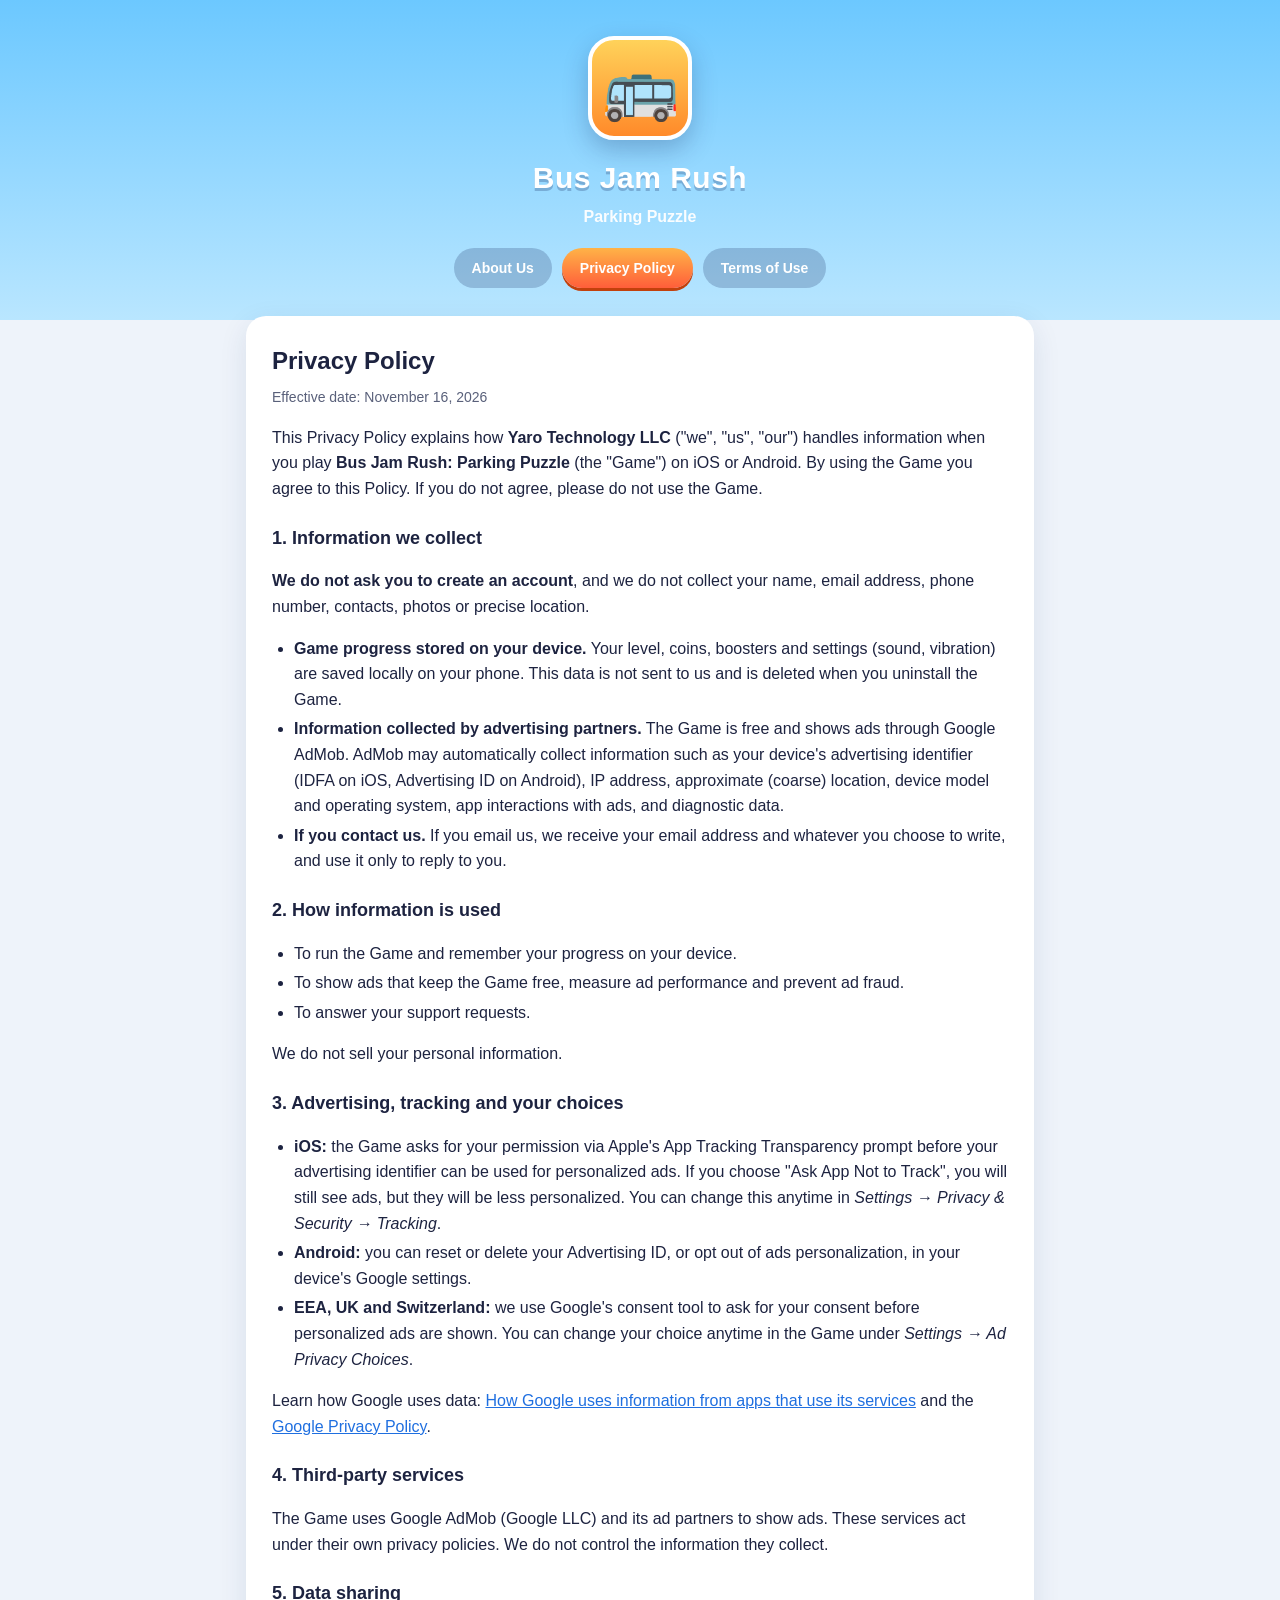
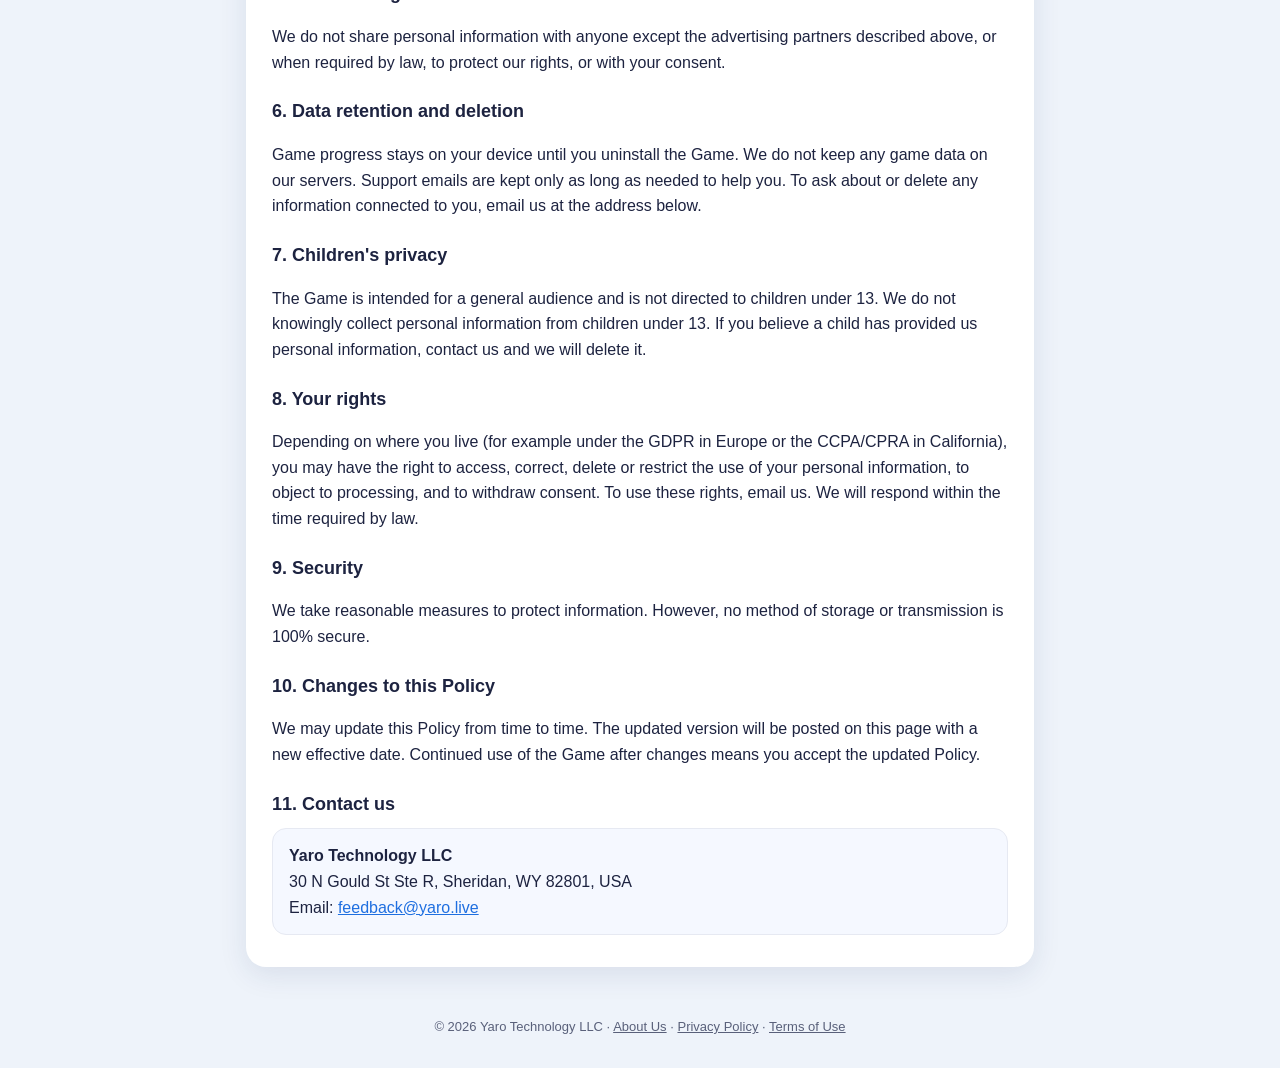
==== privacy.html @ 266e1815 "Create privacy.html" ====
<!DOCTYPE html>
<html lang="en">
<head>
<meta charset="utf-8">
<meta name="viewport" content="width=device-width, initial-scale=1">
<title>Privacy Policy – Bus Jam Rush: Parking Puzzle</title>
<meta name="description" content="Privacy Policy for Bus Jam Rush: Parking Puzzle by Yaro Technology LLC.">
<link rel="icon" href="data:image/svg+xml,%3Csvg xmlns=%27http://www.w3.org/2000/svg%27 viewBox=%270 0 100 100%27%3E%3Ctext y=%27.9em%27 font-size=%2790%27%3E%F0%9F%9A%8C%3C/text%3E%3C/svg%3E">
<link rel="stylesheet" href="style.css">
</head>
<body>
<header class="hero">
  <div class="logo">🚌</div>
  <h1>Bus Jam Rush</h1>
  <p>Parking Puzzle</p>
  <nav class="tabs">
    <a href="about.html">About Us</a>
    <a href="privacy.html" class="on">Privacy Policy</a>
    <a href="terms.html">Terms of Use</a>
  </nav>
</header>
<main>
<section class="card">
  <h2>Privacy Policy</h2>
  <p class="meta">Effective date: November 16, 2026</p>

  <p>This Privacy Policy explains how <b>Yaro Technology LLC</b> ("we", "us", "our") handles information
  when you play <b>Bus Jam Rush: Parking Puzzle</b> (the "Game") on iOS or Android. By using the Game you
  agree to this Policy. If you do not agree, please do not use the Game.</p>

  <h3>1. Information we collect</h3>
  <p><b>We do not ask you to create an account</b>, and we do not collect your name, email address,
  phone number, contacts, photos or precise location.</p>
  <ul>
    <li><b>Game progress stored on your device.</b> Your level, coins, boosters and settings (sound,
    vibration) are saved locally on your phone. This data is not sent to us and is deleted when you
    uninstall the Game.</li>
    <li><b>Information collected by advertising partners.</b> The Game is free and shows ads through
    Google AdMob. AdMob may automatically collect information such as your device's advertising
    identifier (IDFA on iOS, Advertising ID on Android), IP address, approximate (coarse) location,
    device model and operating system, app interactions with ads, and diagnostic data.</li>
    <li><b>If you contact us.</b> If you email us, we receive your email address and whatever you
    choose to write, and use it only to reply to you.</li>
  </ul>

  <h3>2. How information is used</h3>
  <ul>
    <li>To run the Game and remember your progress on your device.</li>
    <li>To show ads that keep the Game free, measure ad performance and prevent ad fraud.</li>
    <li>To answer your support requests.</li>
  </ul>
  <p>We do not sell your personal information.</p>

  <h3>3. Advertising, tracking and your choices</h3>
  <ul>
    <li><b>iOS:</b> the Game asks for your permission via Apple's App Tracking Transparency prompt before
    your advertising identifier can be used for personalized ads. If you choose "Ask App Not to Track",
    you will still see ads, but they will be less personalized. You can change this anytime in
    <i>Settings → Privacy &amp; Security → Tracking</i>.</li>
    <li><b>Android:</b> you can reset or delete your Advertising ID, or opt out of ads personalization,
    in your device's Google settings.</li>
    <li><b>EEA, UK and Switzerland:</b> we use Google's consent tool to ask for your consent before
    personalized ads are shown. You can change your choice anytime in the Game under
    <i>Settings → Ad Privacy Choices</i>.</li>
  </ul>
  <p>Learn how Google uses data:
  <a href="https://policies.google.com/technologies/partner-sites" target="_blank" rel="noopener">How Google uses information from apps that use its services</a>
  and the <a href="https://policies.google.com/privacy" target="_blank" rel="noopener">Google Privacy Policy</a>.</p>

  <h3>4. Third-party services</h3>
  <p>The Game uses Google AdMob (Google LLC) and its ad partners to show ads. These services act under
  their own privacy policies. We do not control the information they collect.</p>

  <h3>5. Data sharing</h3>
  <p>We do not share personal information with anyone except the advertising partners described above,
  or when required by law, to protect our rights, or with your consent.</p>

  <h3>6. Data retention and deletion</h3>
  <p>Game progress stays on your device until you uninstall the Game. We do not keep any game data on
  our servers. Support emails are kept only as long as needed to help you. To ask about or delete any
  information connected to you, email us at the address below.</p>

  <h3>7. Children's privacy</h3>
  <p>The Game is intended for a general audience and is not directed to children under 13. We do not
  knowingly collect personal information from children under 13. If you believe a child has provided
  us personal information, contact us and we will delete it.</p>

  <h3>8. Your rights</h3>
  <p>Depending on where you live (for example under the GDPR in Europe or the CCPA/CPRA in California),
  you may have the right to access, correct, delete or restrict the use of your personal information,
  to object to processing, and to withdraw consent. To use these rights, email us. We will respond
  within the time required by law.</p>

  <h3>9. Security</h3>
  <p>We take reasonable measures to protect information. However, no method of storage or transmission
  is 100% secure.</p>

  <h3>10. Changes to this Policy</h3>
  <p>We may update this Policy from time to time. The updated version will be posted on this page with
  a new effective date. Continued use of the Game after changes means you accept the updated Policy.</p>

  <h3>11. Contact us</h3>
  <div class="contact">
    <b>Yaro Technology LLC</b>
    30 N Gould St Ste R, Sheridan, WY 82801, USA<br>
    Email: <a href="mailto:feedback@yaro.live">feedback@yaro.live</a>
  </div>
</section>
</main>
<footer>© 2026 Yaro Technology LLC · <a href="about.html">About Us</a> · <a href="privacy.html">Privacy Policy</a> · <a href="terms.html">Terms of Use</a></footer>
</body>
</html>
---- style.css ----
:root {
  --sky: #6cc8ff;
  --sky2: #b9e6ff;
  --ink: #1d2340;
  --muted: #59607a;
  --card: #ffffff;
  --accent: #ff8a2a;
  --accent2: #ff5e3a;
  --line: #e6e9f2;
}
* { box-sizing: border-box; }
html, body { margin: 0; }
body {
  font-family: -apple-system, BlinkMacSystemFont, "Segoe UI", Roboto, Helvetica, Arial, sans-serif;
  color: var(--ink);
  background: linear-gradient(180deg, var(--sky) 0, var(--sky2) 320px, #eef3fa 320px);
  line-height: 1.6;
  -webkit-font-smoothing: antialiased;
}
a { color: #1f6fe0; }
header.hero {
  text-align: center;
  padding: 36px 20px 28px;
  color: #fff;
}
header.hero .logo {
  width: 104px; height: 104px; border-radius: 26px; margin: 0 auto;
  display: flex; align-items: center; justify-content: center; font-size: 62px;
  background: linear-gradient(180deg, #ffd25a, #ff8a2a);
  box-shadow: 0 10px 24px rgba(20, 40, 90, .25);
  border: 4px solid #fff;
}
header.hero h1 {
  margin: 14px 0 2px;
  font-size: 30px; font-weight: 900; letter-spacing: .5px;
  text-shadow: 0 3px 0 rgba(20, 40, 90, .25);
}
header.hero p { margin: 0; font-weight: 600; opacity: .95; }
nav.tabs {
  display: flex; justify-content: center; gap: 10px; flex-wrap: wrap;
  margin-top: 18px;
}
nav.tabs a {
  text-decoration: none; color: #fff; font-weight: 800; font-size: 14px;
  padding: 9px 18px; border-radius: 999px;
  background: rgba(20, 40, 90, .22);
}
nav.tabs a.on {
  background: linear-gradient(180deg, #ffb347, var(--accent2));
  box-shadow: 0 3px 0 #c2410c;
}
main {
  max-width: 820px; margin: 0 auto 40px; padding: 0 16px;
}
.card {
  background: var(--card);
  border-radius: 20px;
  padding: 26px 26px 18px;
  box-shadow: 0 8px 28px rgba(30, 50, 100, .10);
  margin-bottom: 18px;
}
.card h2 { margin: 0 0 6px; font-size: 24px; }
.card h3 { margin: 22px 0 6px; font-size: 18px; }
.meta { color: var(--muted); font-size: 14px; margin: 0 0 14px; }
ul { padding-left: 22px; }
li { margin: 4px 0; }
.contact {
  background: #f5f8ff; border: 1px solid var(--line); border-radius: 14px;
  padding: 14px 16px; margin: 10px 0 14px;
}
.contact b { display: block; }
.grid { display: grid; grid-template-columns: repeat(auto-fit, minmax(220px, 1fr)); gap: 12px; margin: 12px 0; }
.tile {
  border-radius: 16px; padding: 16px; background: #f5f8ff; border: 1px solid var(--line);
}
.tile .emoji { font-size: 26px; }
.tile b { display: block; margin-top: 4px; }
footer {
  text-align: center; color: var(--muted); font-size: 13px; padding: 10px 16px 30px;
}
footer a { color: var(--muted); }
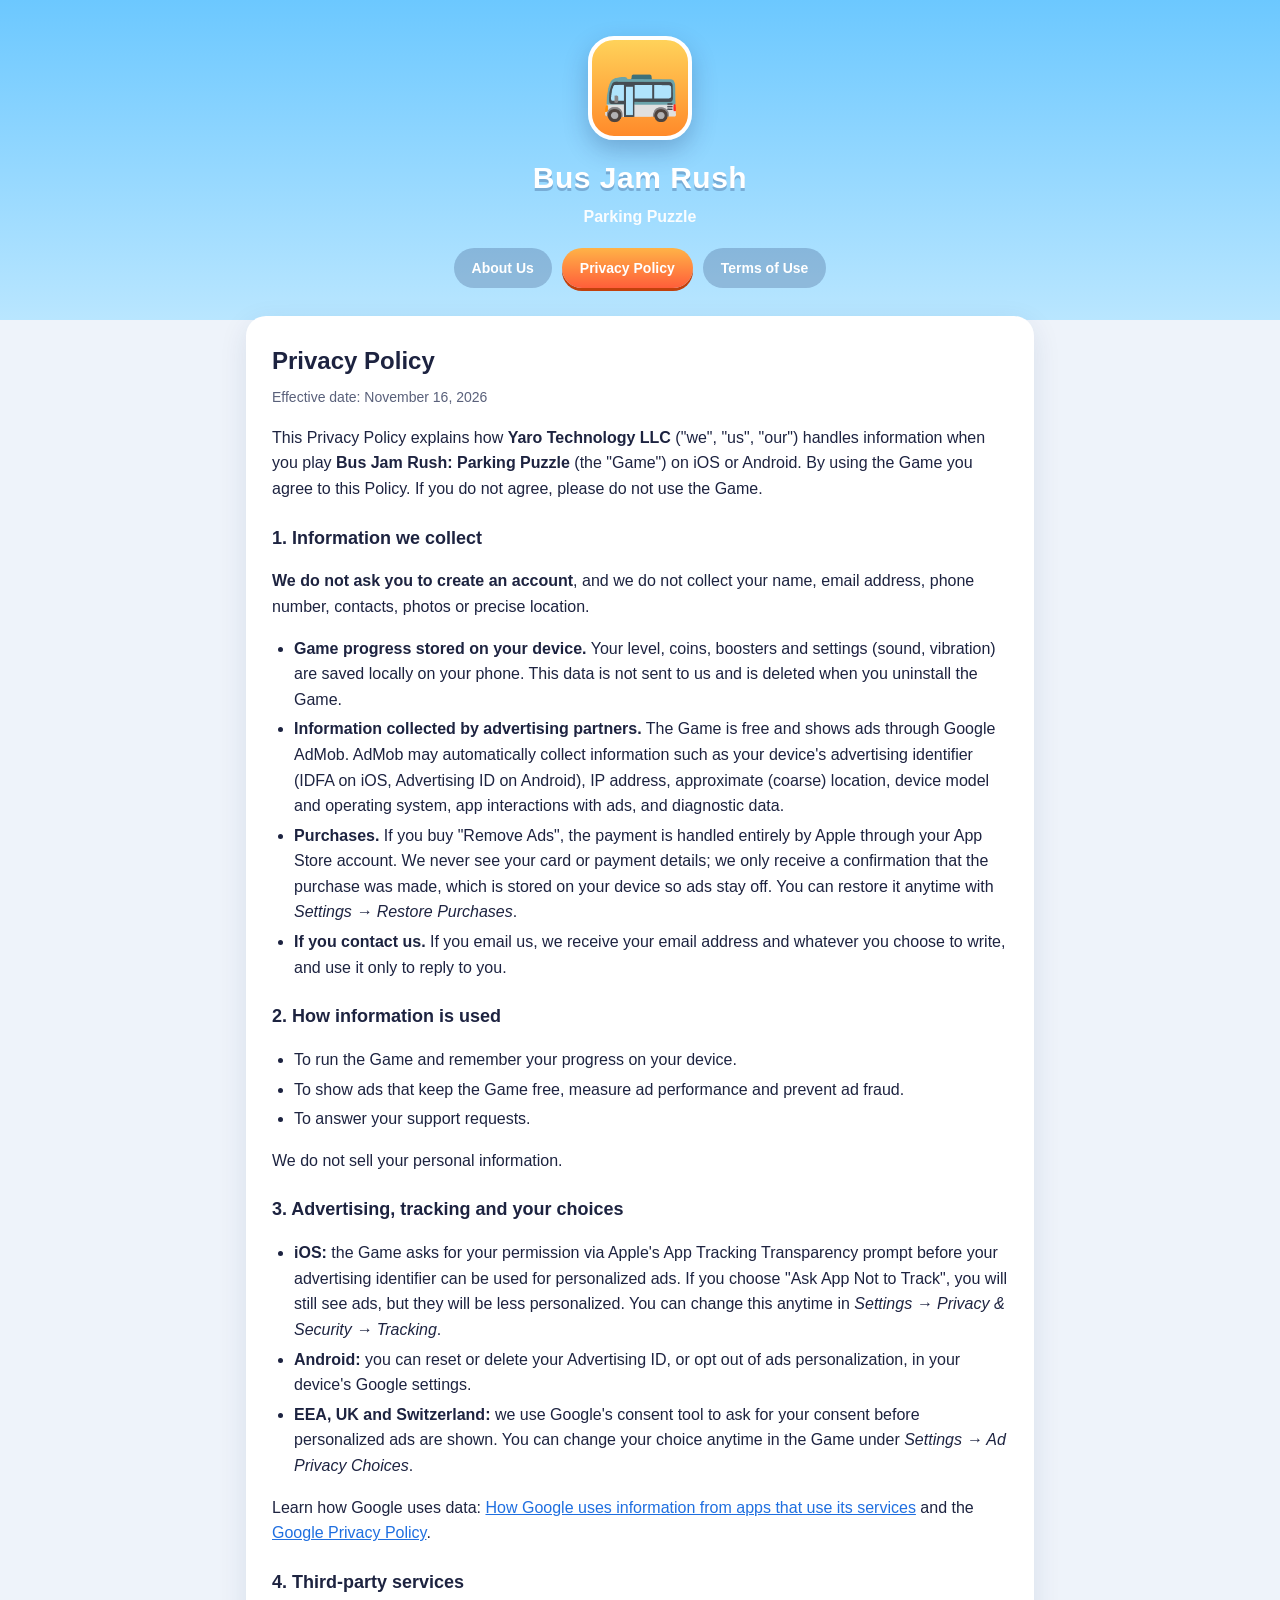
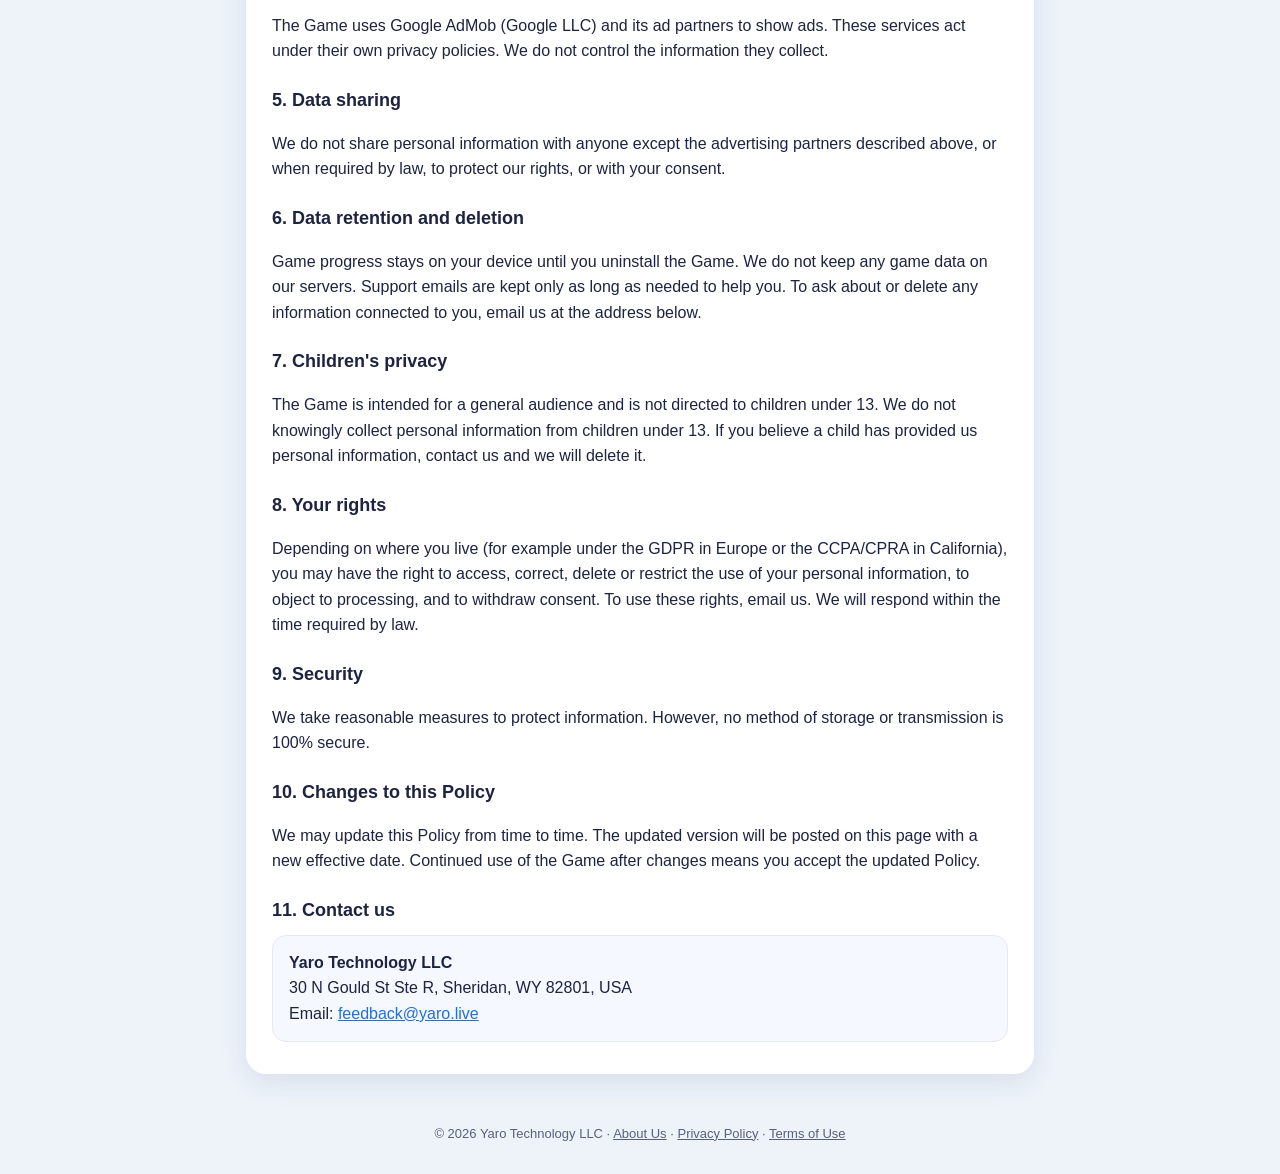
==== commit 4887afa6: "Update privacy.html" ====
--- a/privacy.html
+++ b/privacy.html
@@ -39,6 +39,10 @@
     Google AdMob. AdMob may automatically collect information such as your device's advertising
     identifier (IDFA on iOS, Advertising ID on Android), IP address, approximate (coarse) location,
     device model and operating system, app interactions with ads, and diagnostic data.</li>
+    <li><b>Purchases.</b> If you buy "Remove Ads", the payment is handled entirely by Apple through your
+    App Store account. We never see your card or payment details; we only receive a confirmation that the
+    purchase was made, which is stored on your device so ads stay off. You can restore it anytime with
+    <i>Settings → Restore Purchases</i>.</li>
     <li><b>If you contact us.</b> If you email us, we receive your email address and whatever you
     choose to write, and use it only to reply to you.</li>
   </ul>
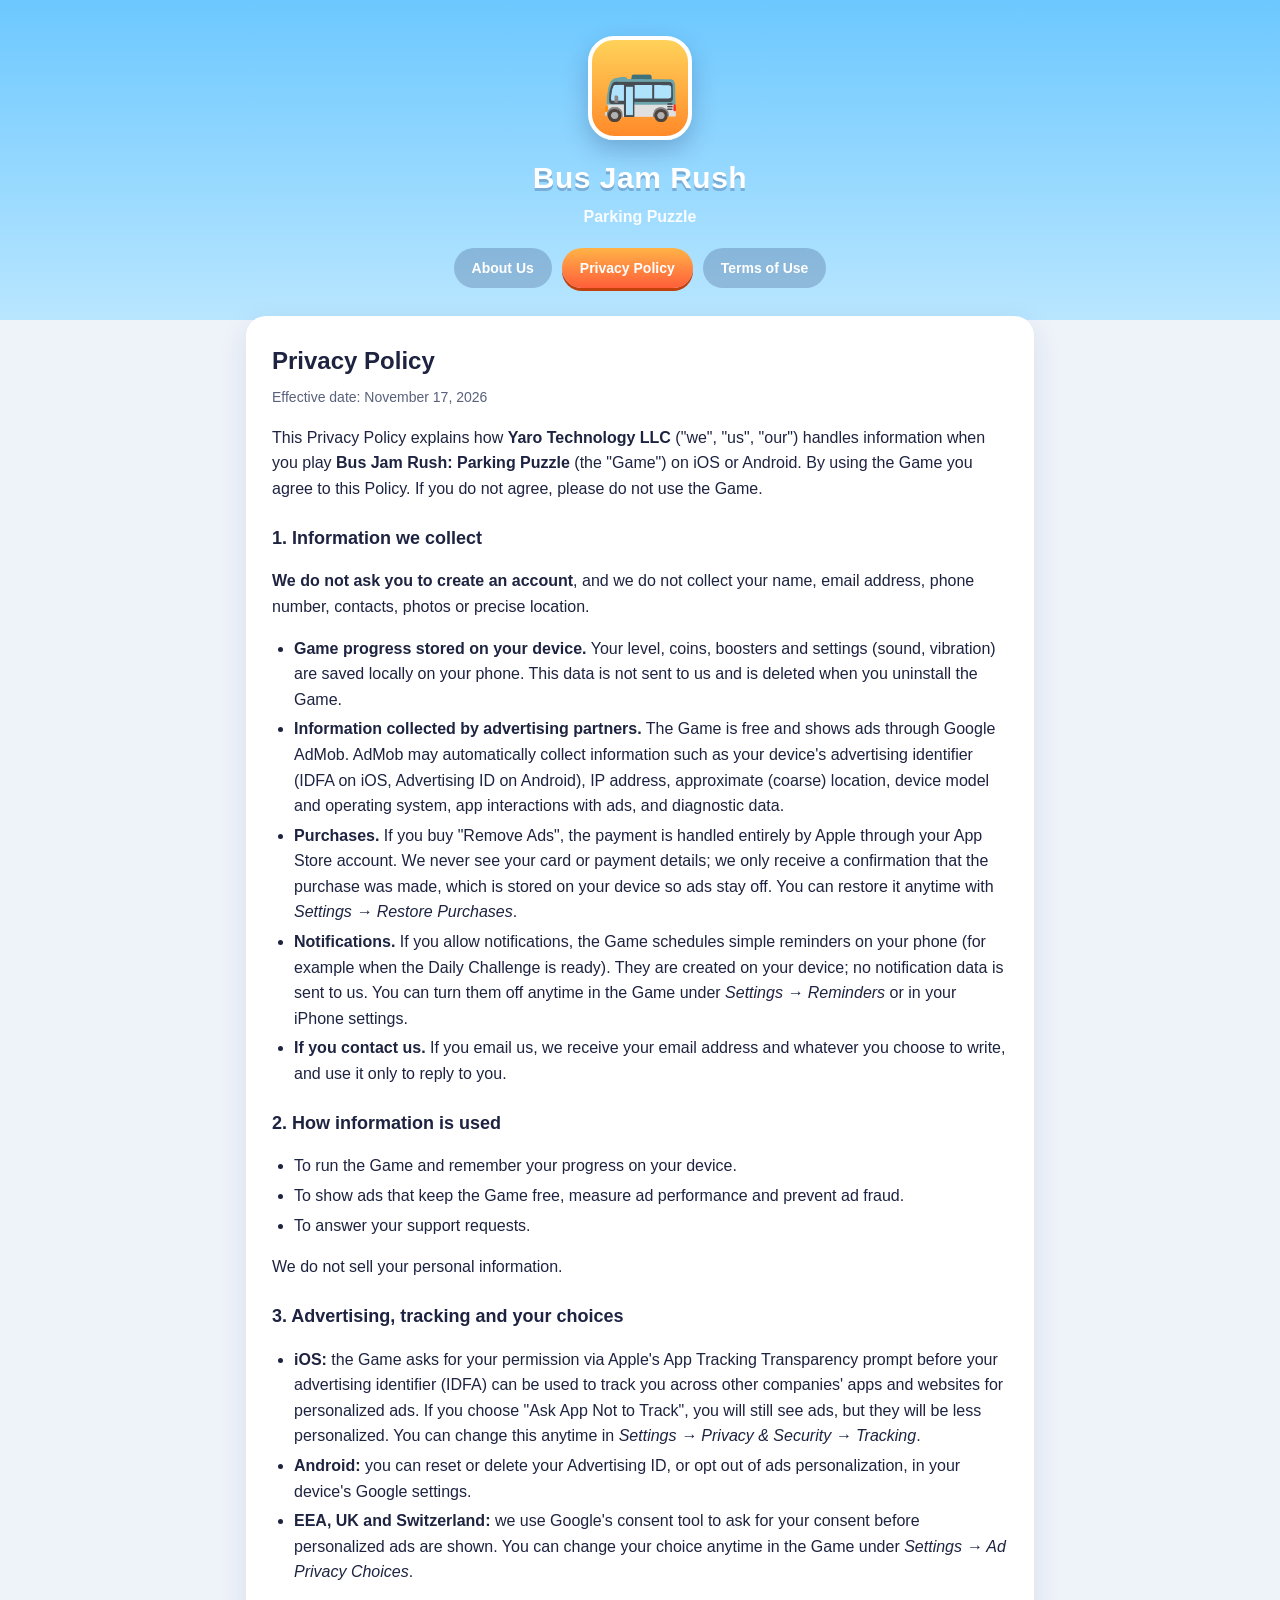
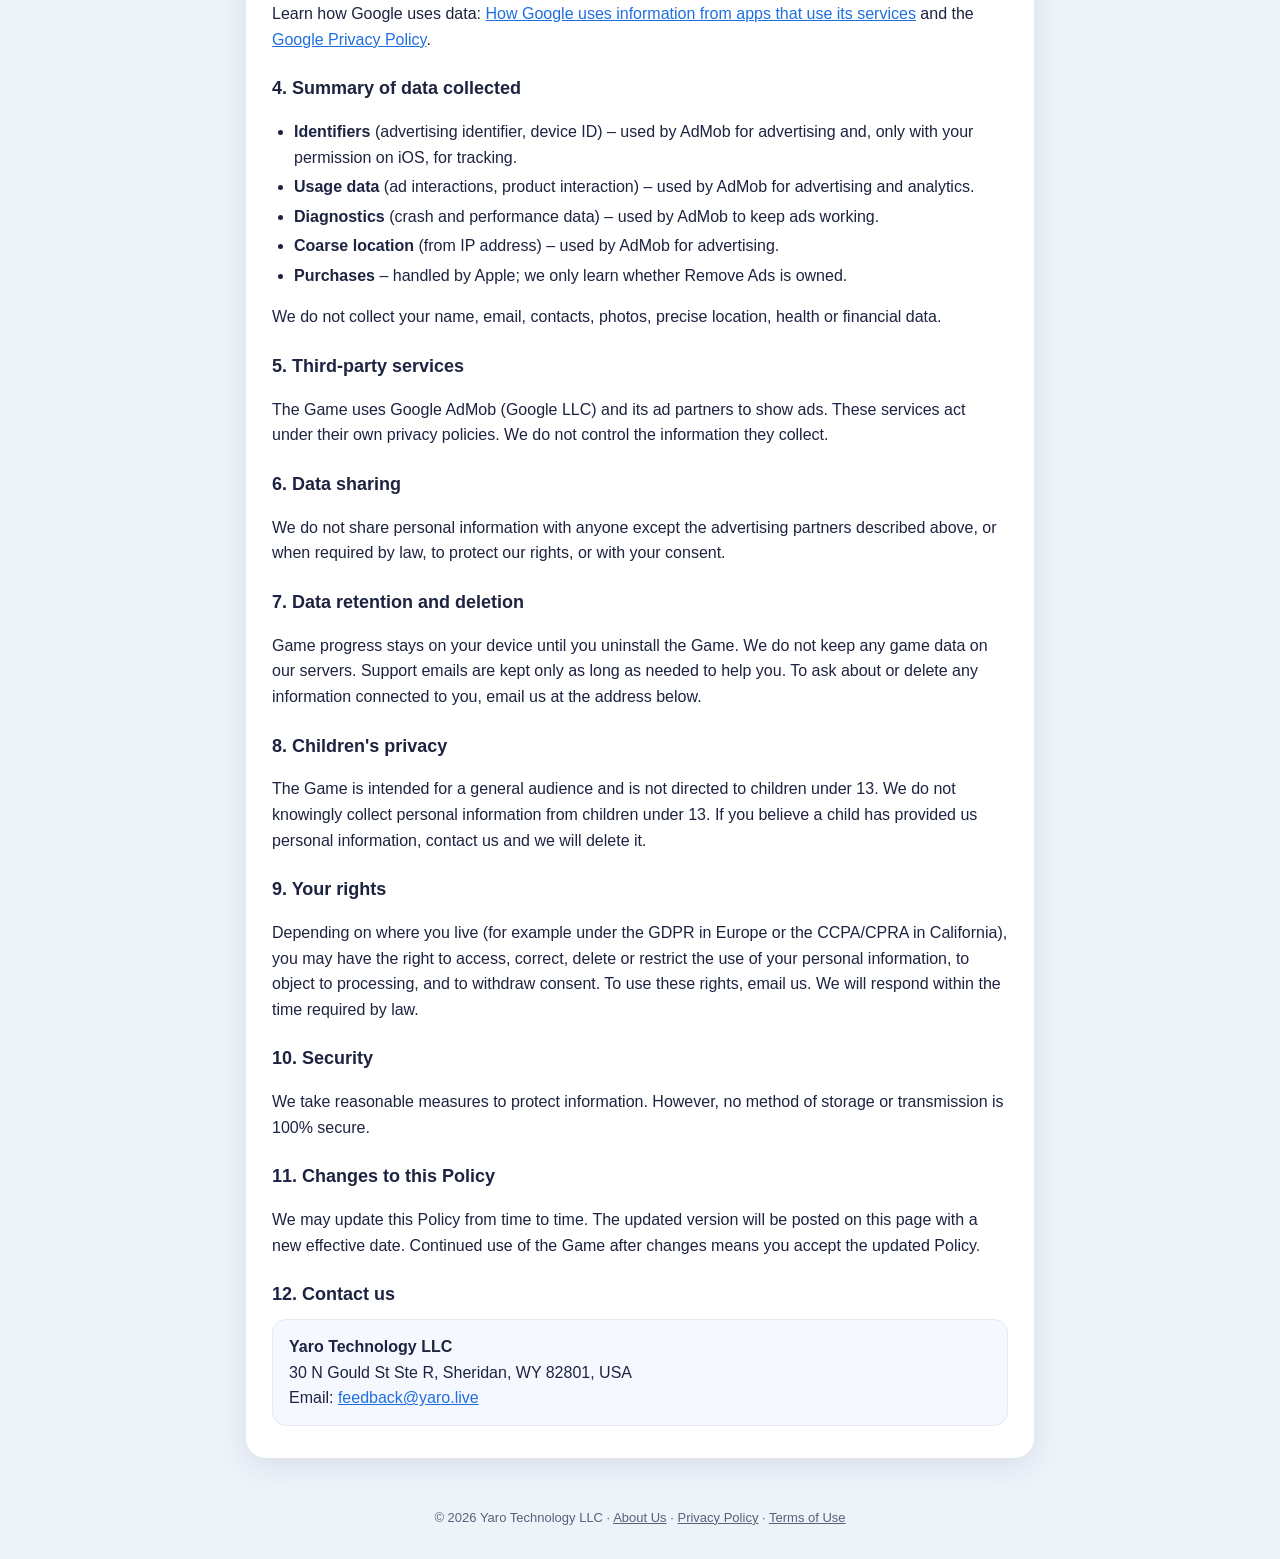
==== commit cfc664d4: "Update privacy.html" ====
--- a/privacy.html
+++ b/privacy.html
@@ -22,7 +22,7 @@
 <main>
 <section class="card">
   <h2>Privacy Policy</h2>
-  <p class="meta">Effective date: November 16, 2026</p>
+  <p class="meta">Effective date: November 17, 2026</p>
 
   <p>This Privacy Policy explains how <b>Yaro Technology LLC</b> ("we", "us", "our") handles information
   when you play <b>Bus Jam Rush: Parking Puzzle</b> (the "Game") on iOS or Android. By using the Game you
@@ -43,6 +43,10 @@
     App Store account. We never see your card or payment details; we only receive a confirmation that the
     purchase was made, which is stored on your device so ads stay off. You can restore it anytime with
     <i>Settings → Restore Purchases</i>.</li>
+    <li><b>Notifications.</b> If you allow notifications, the Game schedules simple reminders on your
+    phone (for example when the Daily Challenge is ready). They are created on your device; no
+    notification data is sent to us. You can turn them off anytime in the Game under
+    <i>Settings → Reminders</i> or in your iPhone settings.</li>
     <li><b>If you contact us.</b> If you email us, we receive your email address and whatever you
     choose to write, and use it only to reply to you.</li>
   </ul>
@@ -58,7 +62,8 @@
   <h3>3. Advertising, tracking and your choices</h3>
   <ul>
     <li><b>iOS:</b> the Game asks for your permission via Apple's App Tracking Transparency prompt before
-    your advertising identifier can be used for personalized ads. If you choose "Ask App Not to Track",
+    your advertising identifier (IDFA) can be used to track you across other companies' apps and websites
+    for personalized ads. If you choose "Ask App Not to Track",
     you will still see ads, but they will be less personalized. You can change this anytime in
     <i>Settings → Privacy &amp; Security → Tracking</i>.</li>
     <li><b>Android:</b> you can reset or delete your Advertising ID, or opt out of ads personalization,
@@ -71,39 +76,50 @@
   <a href="https://policies.google.com/technologies/partner-sites" target="_blank" rel="noopener">How Google uses information from apps that use its services</a>
   and the <a href="https://policies.google.com/privacy" target="_blank" rel="noopener">Google Privacy Policy</a>.</p>
 
-  <h3>4. Third-party services</h3>
+  <h3>4. Summary of data collected</h3>
+  <ul>
+    <li><b>Identifiers</b> (advertising identifier, device ID) – used by AdMob for advertising and, only
+    with your permission on iOS, for tracking.</li>
+    <li><b>Usage data</b> (ad interactions, product interaction) – used by AdMob for advertising and analytics.</li>
+    <li><b>Diagnostics</b> (crash and performance data) – used by AdMob to keep ads working.</li>
+    <li><b>Coarse location</b> (from IP address) – used by AdMob for advertising.</li>
+    <li><b>Purchases</b> – handled by Apple; we only learn whether Remove Ads is owned.</li>
+  </ul>
+  <p>We do not collect your name, email, contacts, photos, precise location, health or financial data.</p>
+
+  <h3>5. Third-party services</h3>
   <p>The Game uses Google AdMob (Google LLC) and its ad partners to show ads. These services act under
   their own privacy policies. We do not control the information they collect.</p>
 
-  <h3>5. Data sharing</h3>
+  <h3>6. Data sharing</h3>
   <p>We do not share personal information with anyone except the advertising partners described above,
   or when required by law, to protect our rights, or with your consent.</p>
 
-  <h3>6. Data retention and deletion</h3>
+  <h3>7. Data retention and deletion</h3>
   <p>Game progress stays on your device until you uninstall the Game. We do not keep any game data on
   our servers. Support emails are kept only as long as needed to help you. To ask about or delete any
   information connected to you, email us at the address below.</p>
 
-  <h3>7. Children's privacy</h3>
+  <h3>8. Children's privacy</h3>
   <p>The Game is intended for a general audience and is not directed to children under 13. We do not
   knowingly collect personal information from children under 13. If you believe a child has provided
   us personal information, contact us and we will delete it.</p>
 
-  <h3>8. Your rights</h3>
+  <h3>9. Your rights</h3>
   <p>Depending on where you live (for example under the GDPR in Europe or the CCPA/CPRA in California),
   you may have the right to access, correct, delete or restrict the use of your personal information,
   to object to processing, and to withdraw consent. To use these rights, email us. We will respond
   within the time required by law.</p>
 
-  <h3>9. Security</h3>
+  <h3>10. Security</h3>
   <p>We take reasonable measures to protect information. However, no method of storage or transmission
   is 100% secure.</p>
 
-  <h3>10. Changes to this Policy</h3>
+  <h3>11. Changes to this Policy</h3>
   <p>We may update this Policy from time to time. The updated version will be posted on this page with
   a new effective date. Continued use of the Game after changes means you accept the updated Policy.</p>
 
-  <h3>11. Contact us</h3>
+  <h3>12. Contact us</h3>
   <div class="contact">
     <b>Yaro Technology LLC</b>
     30 N Gould St Ste R, Sheridan, WY 82801, USA<br>
